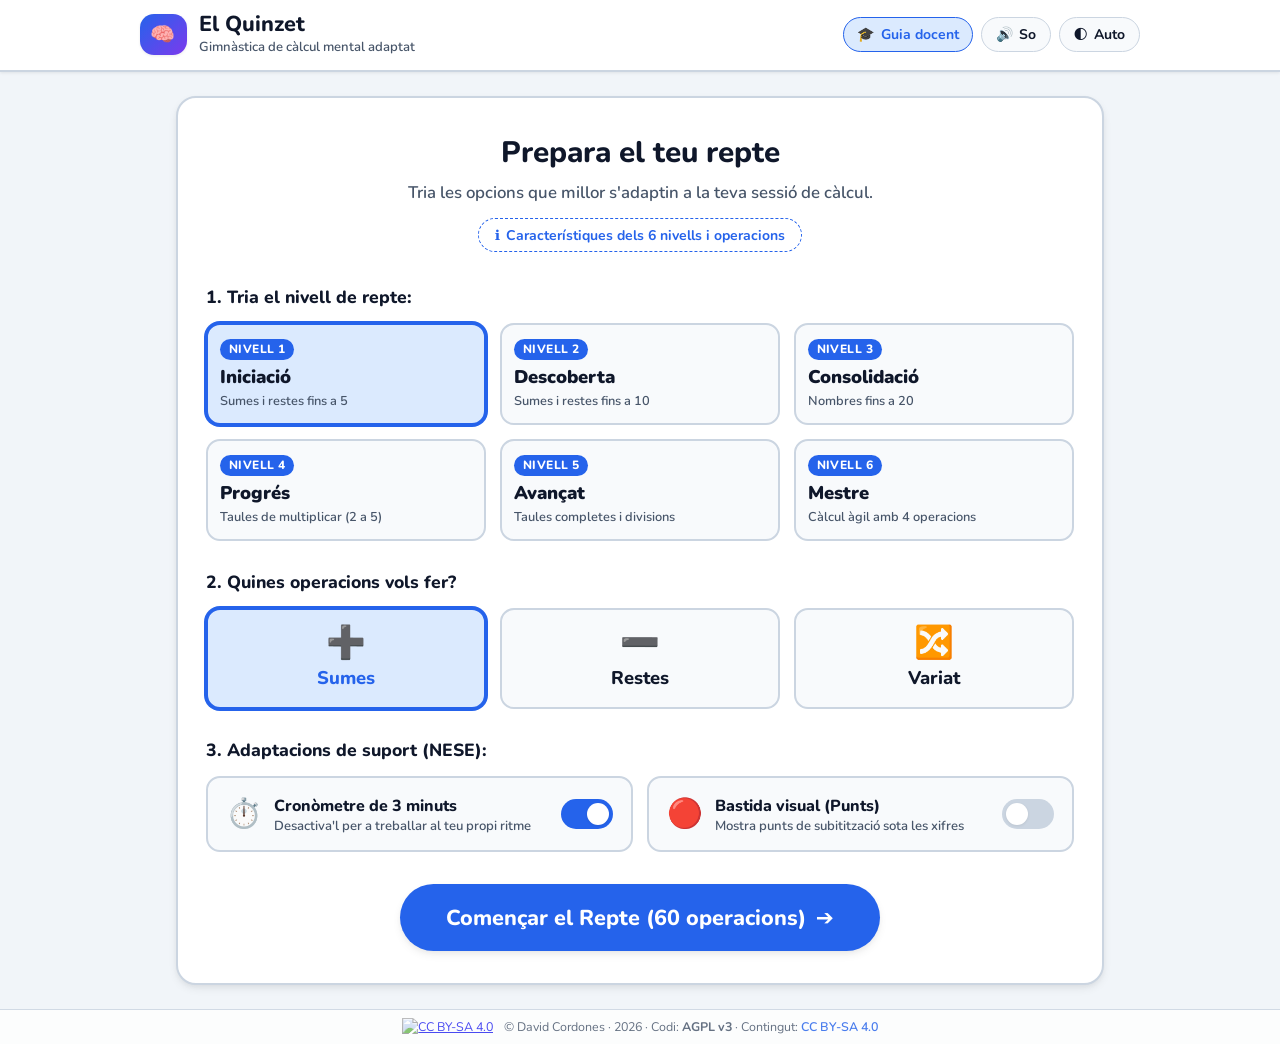
==== index.html @ 6bf77b55 "feat: versió inicial de l'app El Quinzet adaptada per a NESE multinivell" ====
<!DOCTYPE html>
<html lang="ca">
<head>
  <meta charset="UTF-8" />
  <meta name="viewport" content="width=device-width, initial-scale=1.0, maximum-scale=1.0, user-scalable=no" />
  <title>El Quinzet I5 · Càlcul Mental Adaptat</title>
  <!-- Google Fonts: Nunito per màxima claredat i accessibilitat -->
  <link rel="preconnect" href="https://fonts.googleapis.com">
  <link rel="preconnect" href="https://fonts.gstatic.com" crossorigin>
  <link href="https://fonts.googleapis.com/css2?family=Nunito:ital,wght@0,400;0,600;0,700;0,800;0,900;1,700&display=swap" rel="stylesheet">
  <link rel="stylesheet" href="style.css" />
</head>
<body>
  <header class="app-header">
    <div class="header-content">
      <div class="logo-area">
        <span class="logo-badge" aria-hidden="true">🧠</span>
        <div class="logo-text">
          <h1>El Quinzet</h1>
          <p class="subtitle">Gimnàstica de càlcul mental adaptat</p>
        </div>
      </div>
      <div class="header-controls">
        <!-- Guia docent per a característiques dels nivells -->
        <button id="teacher-guide-btn" class="icon-btn highlight-guide" aria-label="Obrir la guia docent dels nivells" title="Guia per a mestres">
          <span class="btn-icon">🎓</span>
          <span class="btn-label">Guia docent</span>
        </button>
        <!-- Control de so -->
        <button id="sound-toggle-btn" class="icon-btn" aria-label="Activar o desactivar el so" title="Activar/desactivar so">
          <span class="btn-icon">🔊</span>
          <span class="btn-label">So</span>
        </button>
        <!-- Selector de tema -->
        <div class="theme-selector-wrapper">
          <button id="theme-toggle-btn" class="icon-btn" aria-label="Canviar tema clar o fosc" title="Canviar tema">
            <span id="theme-icon" class="btn-icon">🌓</span>
            <span id="theme-label" class="btn-label">Tema</span>
          </button>
        </div>
      </div>
    </div>
  </header>

  <main id="app-main" class="main-container">
    <!-- PANTALLA 1: CONFIGURACIÓ INICIAL -->
    <section id="setup-screen" class="screen active" aria-labelledby="setup-title">
      <div class="card setup-card">
        <div class="card-intro">
          <h2 id="setup-title">Prepara el teu repte</h2>
          <p>Tria les opcions que millor s'adaptin a la teva sessió de càlcul.</p>
          <div class="card-intro-actions">
            <button type="button" id="open-guide-link-btn" class="btn-subtle-guide">
              <span class="guide-icon">ℹ️</span>
              <span>Característiques dels 6 nivells i operacions</span>
            </button>
          </div>
        </div>

        <!-- 1. Selector de Nivells Progressius (Sense estigmes d'edat) -->
        <div class="form-group">
          <label class="group-label">1. Tria el nivell de repte:</label>
          <div class="levels-grid" role="radiogroup" aria-label="Nivell de càlcul">
            <button type="button" class="level-card-btn active" data-level="1" role="radio" aria-checked="true">
              <span class="level-tag">Nivell 1</span>
              <span class="level-name">Iniciació</span>
              <span class="level-scope">Sumes i restes fins a 5</span>
            </button>
            <button type="button" class="level-card-btn" data-level="2" role="radio" aria-checked="false">
              <span class="level-tag">Nivell 2</span>
              <span class="level-name">Descoberta</span>
              <span class="level-scope">Sumes i restes fins a 10</span>
            </button>
            <button type="button" class="level-card-btn" data-level="3" role="radio" aria-checked="false">
              <span class="level-tag">Nivell 3</span>
              <span class="level-name">Consolidació</span>
              <span class="level-scope">Nombres fins a 20</span>
            </button>
            <button type="button" class="level-card-btn" data-level="4" role="radio" aria-checked="false">
              <span class="level-tag">Nivell 4</span>
              <span class="level-name">Progrés</span>
              <span class="level-scope">Taules de multiplicar (2 a 5)</span>
            </button>
            <button type="button" class="level-card-btn" data-level="5" role="radio" aria-checked="false">
              <span class="level-tag">Nivell 5</span>
              <span class="level-name">Avançat</span>
              <span class="level-scope">Taules completes i divisions</span>
            </button>
            <button type="button" class="level-card-btn" data-level="6" role="radio" aria-checked="false">
              <span class="level-tag">Nivell 6</span>
              <span class="level-name">Mestre</span>
              <span class="level-scope">Càlcul àgil amb 4 operacions</span>
            </button>
          </div>
        </div>

        <!-- 2. Modalitat d'operacions dinàmica segons el nivell -->
        <div class="form-group">
          <label class="group-label">2. Quines operacions vols fer?</label>
          <div id="operation-modes-container" class="button-selector-grid" role="radiogroup" aria-label="Tipus d'operació">
            <!-- Es renderitza o actualitza per JS segons el nivell -->
            <button type="button" class="mode-btn active" data-mode="sumes" role="radio" aria-checked="true">
              <span class="mode-symbol">➕</span>
              <span class="mode-text">Sumes</span>
            </button>
            <button type="button" class="mode-btn" data-mode="restes" role="radio" aria-checked="false">
              <span class="mode-symbol">➖</span>
              <span class="mode-text">Restes</span>
            </button>
            <button type="button" class="mode-btn" data-mode="mult" role="radio" aria-checked="false" style="display: none;">
              <span class="mode-symbol">✖️</span>
              <span class="mode-text">Multiplicacions</span>
            </button>
            <button type="button" class="mode-btn" data-mode="div" role="radio" aria-checked="false" style="display: none;">
              <span class="mode-symbol">➗</span>
              <span class="mode-text">Divisions</span>
            </button>
            <button type="button" class="mode-btn" data-mode="variat" role="radio" aria-checked="false">
              <span class="mode-symbol">🔀</span>
              <span class="mode-text">Variat</span>
            </button>
          </div>
        </div>

        <!-- 3. Adaptacions de suport (Cronòmetre i Bastida visual) -->
        <div class="form-group">
          <label class="group-label">3. Adaptacions de suport (NESE):</label>
          <div class="switches-grid">
            <!-- Switch Cronòmetre -->
            <label class="switch-card" for="timer-toggle">
              <div class="switch-info">
                <span class="switch-icon">⏱️</span>
                <div>
                  <span class="switch-title">Cronòmetre de 3 minuts</span>
                  <span class="switch-desc">Desactiva'l per a treballar al teu propi ritme</span>
                </div>
              </div>
              <div class="switch-control">
                <input type="checkbox" id="timer-toggle" checked />
                <span class="slider"></span>
              </div>
            </label>

            <!-- Switch Bastida visual -->
            <label class="switch-card" for="scaffold-toggle">
              <div class="switch-info">
                <span class="switch-icon">🔴</span>
                <div>
                  <span class="switch-title">Bastida visual (Punts)</span>
                  <span class="switch-desc">Mostra punts de subitització sota les xifres</span>
                </div>
              </div>
              <div class="switch-control">
                <input type="checkbox" id="scaffold-toggle" />
                <span class="slider"></span>
              </div>
            </label>
          </div>
        </div>

        <!-- Botó d'inici -->
        <div class="action-footer">
          <button id="start-quiz-btn" class="btn btn-primary btn-huge" type="button">
            <span>Començar el Repte (60 operacions)</span>
            <span class="btn-arrow">➔</span>
          </button>
        </div>
      </div>
    </section>

    <!-- PANTALLA 2: JOC / PROVA EN CURS -->
    <section id="quiz-screen" class="screen" aria-live="polite">
      <div class="quiz-container">
        <!-- Barra superior de progrés i temps -->
        <div class="quiz-topbar">
          <div class="progress-pill level-pill">
            <span class="pill-icon">🎯</span>
            <strong id="current-level-display">Nivell 1</strong>
          </div>

          <div class="progress-pill">
            <span class="pill-icon">📝</span>
            <span class="pill-label">Op:</span>
            <strong id="current-op-index">1</strong>
            <span class="pill-total">/ 60</span>
          </div>

          <!-- Cronòmetre (visualitzat si està actiu) -->
          <div id="timer-display-container" class="timer-pill">
            <span class="pill-icon">⏳</span>
            <span id="timer-text" class="timer-countdown">03:00</span>
          </div>

          <!-- Botó de pausa (només visible quan hi ha cronòmetre) -->
          <button id="pause-btn" class="btn btn-outline-warning btn-sm" type="button" title="Pausar o reprendre el temps">
            <span id="pause-icon">⏸️</span>
            <span id="pause-label">Pausa</span>
          </button>

          <!-- Botó d'aturada / sortida segura -->
          <button id="end-early-btn" class="btn btn-outline-danger btn-sm" type="button" title="Finalitzar la prova ara">
            <span>Finalitzar</span>
          </button>
        </div>

        <!-- Barra de progrés visual -->
        <div class="progress-track" aria-hidden="true">
          <div id="progress-bar" class="progress-fill" style="width: 0%;"></div>
        </div>

        <!-- Targeta de l'operació matemàtica -->
        <div class="operation-display-card">
          <div class="equation-container">
            <!-- Operand 1 -->
            <div class="number-block">
              <span id="num1" class="math-num">0</span>
              <div id="num1-scaffold" class="dot-scaffold" aria-hidden="true"></div>
            </div>

            <!-- Signe operador -->
            <div class="symbol-block">
              <span id="operator" class="math-operator">+</span>
            </div>

            <!-- Operand 2 -->
            <div class="number-block">
              <span id="num2" class="math-num">0</span>
              <div id="num2-scaffold" class="dot-scaffold" aria-hidden="true"></div>
            </div>

            <!-- Igual -->
            <div class="symbol-block">
              <span class="math-equal">=</span>
            </div>

            <!-- Interrogant -->
            <div class="number-block mystery-block">
              <span class="mystery-box">?</span>
            </div>
          </div>
        </div>

        <!-- Àrea de selecció de les 3 respostes -->
        <div class="answers-container">
          <p class="answers-prompt">Tria la resposta correcta:</p>
          <div class="options-grid">
            <button type="button" class="option-btn" data-index="0" aria-label="Opció 1">
              <span class="option-num">-</span>
            </button>
            <button type="button" class="option-btn" data-index="1" aria-label="Opció 2">
              <span class="option-num">-</span>
            </button>
            <button type="button" class="option-btn" data-index="2" aria-label="Opció 3">
              <span class="option-num">-</span>
            </button>
          </div>
        </div>

        <!-- Capa de Pausa (Visible quan el joc està pausat) -->
        <div id="pause-overlay" class="pause-overlay hidden">
          <div class="pause-card">
            <span class="pause-badge" aria-hidden="true">⏸️</span>
            <h3>Activitat en pausa</h3>
            <p>El cronòmetre està aturat. Respira i continua quan estiguis a punt!</p>
            <button id="resume-btn" class="btn btn-primary btn-large" type="button">
              <span>▶️ Reprendre el repte</span>
            </button>
          </div>
        </div>
      </div>
    </section>

    <!-- PANTALLA 3: RESULTATS FINALS -->
    <section id="results-screen" class="screen" aria-labelledby="results-title">
      <div class="card results-card">
        <div class="results-header">
          <div class="celebration-badge" aria-hidden="true">🌟</div>
          <div id="results-level-badge" class="level-result-pill">Nivell 1</div>
          <h2 id="results-title">Prova finalitzada!</h2>
          <p id="motivational-message" class="motivational-text">Molt bona feina! Has completat l'exercici.</p>
        </div>

        <!-- Targetes de resum de dades -->
        <div class="stats-summary-grid">
          <div class="stat-box success-stat">
            <span class="stat-number" id="total-hits">0</span>
            <span class="stat-caption">Encerts</span>
          </div>
          <div class="stat-box answered-stat">
            <span class="stat-number" id="total-attempted">0</span>
            <span class="stat-caption">Operacions fetes</span>
          </div>
          <div class="stat-box time-stat">
            <span class="stat-number" id="total-time-spent">00:00</span>
            <span class="stat-caption">Temps dedicat</span>
          </div>
        </div>

        <!-- Accions principals -->
        <div class="results-actions-primary">
          <button id="play-again-btn" class="btn btn-primary btn-large" type="button">
            <span>🔄 Tornar a jugar</span>
          </button>
          <button id="print-results-btn" class="btn btn-secondary btn-large" type="button">
            <span>🖨️ Imprimir / Desar informe</span>
          </button>
        </div>

        <!-- Mòdul Acordió: Detall d'operacions (Amagat per defecte) -->
        <div class="details-accordion-wrapper">
          <button id="toggle-details-btn" class="accordion-header-btn" type="button" aria-expanded="false" aria-controls="details-content">
            <span class="accordion-title">
              <span id="accordion-icon">👁️</span>
              <span>Consultar operacions encertades i equivocades</span>
            </span>
            <span id="accordion-indicator" class="accordion-badge">Mostra el detall</span>
          </button>

          <div id="details-content" class="accordion-body hidden" role="region" aria-labelledby="toggle-details-btn">
            <div class="details-legend">
              <span class="legend-item hit"><span class="badge-dot"></span> Encertada</span>
              <span class="legend-item missed"><span class="badge-dot"></span> Errada</span>
            </div>
            <div id="operations-review-list" class="operations-grid-review">
              <!-- Es generarà dinàmicament per JS -->
            </div>
          </div>
        </div>
      </div>
    </section>
  </main>

  <!-- Peu de pàgina discret d'atribució docent David Cordones (2026) -->
  <footer class="app-footer">
    <div class="footer-content">
      <a href="https://creativecommons.org/licenses/by-sa/4.0/" target="_blank" rel="noopener noreferrer" class="footer-badge-link" title="Llicència Creative Commons BY-SA 4.0">
        <img src="https://mirrors.creativecommons.org/presskit/buttons/88x31/svg/by-sa.svg" alt="CC BY-SA 4.0" class="footer-badge-img" />
      </a>
      <span class="footer-text">
        © David Cordones · 2026 · Codi: <strong>AGPL v3</strong> · Contingut: <a href="https://creativecommons.org/licenses/by-sa/4.0/" target="_blank" rel="noopener noreferrer">CC BY-SA 4.0</a>
      </span>
    </div>
  </footer>

  <!-- MODAL: GUIA DOCENT I CARACTERÍSTIQUES DELS NIVELLS -->
  <dialog id="teacher-guide-modal" class="modal-dialog" aria-labelledby="guide-modal-title">
    <div class="modal-inner">
      <div class="modal-header">
        <div class="modal-title-area">
          <span class="modal-badge" aria-hidden="true">🎓</span>
          <div>
            <h2 id="guide-modal-title">Guia Docent: Característiques dels Nivells</h2>
            <p class="modal-subtitle">Orientacions curriculars, gestió d'operacions i atenció a la diversitat (NESE)</p>
          </div>
        </div>
        <button id="close-guide-btn" class="modal-close-btn" type="button" aria-label="Tancar la guia docent">✕</button>
      </div>

      <div class="modal-body">
        <!-- Secció 1: Resum Pedagògic dels 6 Nivells -->
        <section class="guide-section">
          <h3 class="guide-section-title">📊 Correspondència i Continguts dels 6 Nivells</h3>
          <p class="guide-section-desc">
            Els nivells s'anomenen de manera neutra (Nivell 1 a 6) perquè l'alumnat que requereixi entrenar operacions d'un nivell previ no se senti mai assenyalat ni infantilinitzat.
          </p>

          <div class="levels-table-wrapper">
            <table class="levels-guide-table">
              <thead>
                <tr>
                  <th>Nivell a l'App</th>
                  <th>Correspondència Docent</th>
                  <th>Abast Matemàtic</th>
                  <th>Operacions Disponibles</th>
                  <th>Suport NESE</th>
                </tr>
              </thead>
              <tbody>
                <tr>
                  <td><span class="tag-level l1">Nivell 1 · Iniciació</span></td>
                  <td><strong>I5 / P5</strong><br><small>(Sèrie "Abans de 1r")</small></td>
                  <td>Sumes fins a 5 (esporàdic 6). Restes de minuends 1 a 4.</td>
                  <td>Sumes, Restes, Variat (+/-)</td>
                  <td>Bastida visual de punts disponible</td>
                </tr>
                <tr>
                  <td><span class="tag-level l2">Nivell 2 · Descoberta</span></td>
                  <td><strong>1r de Primària</strong></td>
                  <td>Sumes i restes fins al 10 (sense creuar desena).</td>
                  <td>Sumes, Restes, Variat (+/-)</td>
                  <td>Bastida visual de punts disponible</td>
                </tr>
                <tr>
                  <td><span class="tag-level l3">Nivell 3 · Consolidació</span></td>
                  <td><strong>2n de Primària</strong></td>
                  <td>Sumes fins a 20 creuant desena (8+7, 9+6) i restes de desena (10-7, 9-4).</td>
                  <td>Sumes, Restes, Variat (+/-)</td>
                  <td>Bastida visual opcional</td>
                </tr>
                <tr>
                  <td><span class="tag-level l4">Nivell 4 · Progrés</span></td>
                  <td><strong>3r de Primària</strong></td>
                  <td>Sumes/restes ràpides i <strong>primeres taules de multiplicar (2, 3, 4 i 5)</strong>.</td>
                  <td>Sumes, Restes, <strong>Multiplicacions</strong>, Variat</td>
                  <td>Càlcul abstracte</td>
                </tr>
                <tr>
                  <td><span class="tag-level l5">Nivell 5 · Avançat</span></td>
                  <td><strong>4t de Primària</strong></td>
                  <td><strong>Taules completes (1..10)</strong> i <strong>divisions exactes elementals</strong> (ex: 28:7, 36:9, 72:8).</td>
                  <td>Sumes, Restes, <strong>Multiplicacions</strong>, <strong>Divisions</strong>, Variat (totes 4)</td>
                  <td>Agilitat mental</td>
                </tr>
                <tr>
                  <td><span class="tag-level l6">Nivell 6 · Mestre</span></td>
                  <td><strong>5è i 6è de Primària</strong></td>
                  <td>Multiplicacions per desenes (15×2, 14×2, 25×2, 11×6) i divisions amb quocients superiors (66:6, 80:8).</td>
                  <td>Les 4 operacions combinades al complet</td>
                  <td>Alta automatització</td>
                </tr>
              </tbody>
            </table>
          </div>
        </section>

        <!-- Secció 2: Selector Dinàmic d'Operacions -->
        <section class="guide-section">
          <h3 class="guide-section-title">🔀 Com funciona el Selector Dinàmic d'Operacions?</h3>
          <div class="guide-cards-grid">
            <div class="guide-info-card">
              <h4>1. Activació curricular automàtica</h4>
              <p>
                Els botons d'operacions s'adapten immediatament en triar el nivell:
                a Nivells 1-3 només es mostren sumes i restes; a partir del Nivell 4 apareix la multiplicació; i a partir del Nivell 5, la divisió exacta.
              </p>
            </div>
            <div class="guide-info-card">
              <h4>2. Auto-ajust intel·ligent anti-error</h4>
              <p>
                Si un docent o alumne té seleccionat un mode avançat (ex. <em>Divisions</em>) i canvia a un nivell inicial (ex. <em>Nivell 1</em>), el sistema commuta automàticament a <em>Sumes</em> sense generar inconsistències.
              </p>
            </div>
            <div class="guide-info-card">
              <h4>3. Repartiment equilibrat del mode "Variat"</h4>
              <p>
                En triar el mode <em>Variat</em>, el generador barreja de manera homogènia les operacions permeses pel nivell:
                50% sumes i 50% restes (Nivells 1-3), un terç de cada a Nivell 4, i un 25% exacte de cadascuna de les 4 operacions a Nivells 5 i 6.
              </p>
            </div>
            <div class="guide-info-card">
              <h4>4. Adaptacions NESE integrades</h4>
              <p>
                • <strong>Bastida visual de punts:</strong> Disponible a nivells 1, 2 i 3 per facilitar la subitització en infants amb dificultats en el llenguatge simbòlic.<br>
                • <strong>Cronòmetre desactivable:</strong> Permet realitzar la prova al ritme propi sense l'estrès del compte enrere de 3 minuts.<br>
                • <strong>Neutralitat durant la tasca:</strong> Cap retroacció d'error/encert en directe per evitar el bloqueig emocional.
              </p>
            </div>
          </div>
        </section>
      </div>

      <div class="modal-footer">
        <button id="close-guide-footer-btn" class="btn btn-primary" type="button">Entès, tancar la guia</button>
      </div>
    </div>
  </dialog>

  <script src="app.js"></script>
</body>
</html>
---- style.css ----
/* ==========================================================================
   EL QUINZET I5 - CÀLCUL MENTAL ADAPTAT NESE
   Full d'estils accessible, responsiu i amb suport de temes clar/fosc
   ========================================================================== */

:root {
  /* Paleta Tema Clar (Per defecte) */
  --font-family: 'Nunito', system-ui, -apple-system, BlinkMacSystemFont, 'Segoe UI', Roboto, sans-serif;
  
  --bg-page: #f1f5f9;
  --bg-card: #ffffff;
  --bg-card-subtle: #f8fafc;
  --bg-card-highlight: #eff6ff;
  
  --text-main: #0f172a;
  --text-muted: #475569;
  --text-inverse: #ffffff;
  
  --border-color: #cbd5e1;
  --border-focus: #2563eb;
  
  --primary: #2563eb;
  --primary-hover: #1d4ed8;
  --primary-light: #dbeafe;
  --primary-contrast: #ffffff;
  
  --success: #16a34a;
  --success-bg: #dcfce7;
  --success-border: #86efac;
  
  --danger: #dc2626;
  --danger-bg: #fee2e2;
  --danger-border: #fca5a5;
  
  --warning: #d97706;
  --warning-bg: #fef3c7;
  
  --option-bg: #ffffff;
  --option-border: #94a3b8;
  --option-text: #0f172a;
  --option-hover-bg: #e0e7ff;
  --option-hover-border: #4f46e5;
  --option-active-bg: #c7d2fe;
  
  --dot-color: #3b82f6;
  --mystery-box-bg: #fef08a;
  --mystery-box-text: #854d0e;
  --mystery-box-border: #facc15;
  
  --shadow-sm: 0 1px 3px rgba(0, 0, 0, 0.08);
  --shadow-md: 0 4px 10px -1px rgba(0, 0, 0, 0.08), 0 2px 6px -2px rgba(0, 0, 0, 0.06);
  --shadow-lg: 0 10px 25px -5px rgba(0, 0, 0, 0.1), 0 8px 10px -6px rgba(0, 0, 0, 0.08);
  
  --radius-sm: 8px;
  --radius-md: 14px;
  --radius-lg: 20px;
  --radius-pill: 9999px;
  
  --transition-fast: 0.15s ease;
  --transition-normal: 0.25s ease;
}

/* Variables per al Tema Fosc */
[data-theme="dark"] {
  --bg-page: #0b0f19;
  --bg-card: #151d30;
  --bg-card-subtle: #1e293b;
  --bg-card-highlight: #1e3a8a33;
  
  --text-main: #f8fafc;
  --text-muted: #cbd5e1;
  --text-inverse: #0b0f19;
  
  --border-color: #334155;
  --border-focus: #60a5fa;
  
  --primary: #60a5fa;
  --primary-hover: #93c5fd;
  --primary-light: #1e3a8a;
  --primary-contrast: #ffffff;
  
  --success: #4ade80;
  --success-bg: #14532d55;
  --success-border: #16a34a;
  
  --danger: #f87171;
  --danger-bg: #7f1d1d55;
  --danger-border: #dc2626;
  
  --warning: #fbbf24;
  --warning-bg: #78350f55;
  
  --option-bg: #1e293b;
  --option-border: #475569;
  --option-text: #f8fafc;
  --option-hover-bg: #312e81;
  --option-hover-border: #818cf8;
  --option-active-bg: #3730a3;
  
  --dot-color: #60a5fa;
  --mystery-box-bg: #422006;
  --mystery-box-text: #fef08a;
  --mystery-box-border: #ca8a04;
  
  --shadow-sm: 0 1px 3px rgba(0, 0, 0, 0.4);
  --shadow-md: 0 4px 12px rgba(0, 0, 0, 0.45);
  --shadow-lg: 0 12px 28px rgba(0, 0, 0, 0.55);
}

/* Reseteig i base */
*, *::before, *::after {
  box-sizing: border-box;
  margin: 0;
  padding: 0;
}

html {
  font-family: var(--font-family);
  font-size: 16px;
  line-height: 1.5;
  -webkit-tap-highlight-color: transparent;
  scroll-behavior: smooth;
}

body {
  background-color: var(--bg-page);
  color: var(--text-main);
  min-height: 100vh;
  display: flex;
  flex-direction: column;
  transition: background-color var(--transition-normal), color var(--transition-normal);
  user-select: none;
  -webkit-user-select: none;
}

/* ==========================================================================
   CAPÇALERA (Header)
   ========================================================================== */
.app-header {
  background-color: var(--bg-card);
  border-bottom: 2px solid var(--border-color);
  padding: 0.75rem 1.25rem;
  box-shadow: var(--shadow-sm);
  position: sticky;
  top: 0;
  z-index: 50;
  transition: background-color var(--transition-normal), border-color var(--transition-normal);
}

.header-content {
  max-width: 1000px;
  margin: 0 auto;
  display: flex;
  justify-content: space-between;
  align-items: center;
  gap: 1rem;
}

.logo-area {
  display: flex;
  align-items: center;
  gap: 0.75rem;
}

.logo-badge {
  background: linear-gradient(135deg, #2563eb, #7c3aed);
  color: #ffffff;
  font-size: 1.25rem;
  font-weight: 900;
  padding: 0.35rem 0.65rem;
  border-radius: var(--radius-md);
  box-shadow: var(--shadow-sm);
  letter-spacing: 0.05em;
}

.logo-text h1 {
  font-size: 1.35rem;
  font-weight: 800;
  color: var(--text-main);
  line-height: 1.2;
}

.subtitle {
  font-size: 0.82rem;
  font-weight: 600;
  color: var(--text-muted);
}

.header-controls {
  display: flex;
  align-items: center;
  gap: 0.5rem;
}

.icon-btn {
  background-color: var(--bg-card-subtle);
  border: 1.5px solid var(--border-color);
  color: var(--text-main);
  padding: 0.45rem 0.85rem;
  border-radius: var(--radius-pill);
  font-family: inherit;
  font-size: 0.875rem;
  font-weight: 700;
  display: inline-flex;
  align-items: center;
  gap: 0.4rem;
  cursor: pointer;
  transition: all var(--transition-fast);
}

.icon-btn:hover {
  background-color: var(--primary-light);
  border-color: var(--primary);
}

.icon-btn:focus-visible {
  outline: 3px solid var(--border-focus);
  outline-offset: 2px;
}

/* ==========================================================================
   CONTENIDOR PRINCIPAL I PANTALLES
   ========================================================================== */
.main-container {
  flex: 1;
  max-width: 960px;
  width: 100%;
  margin: 0 auto;
  padding: 1.5rem 1rem;
  display: flex;
  flex-direction: column;
  justify-content: center;
}

.screen {
  display: none;
  width: 100%;
  animation: fadeIn 0.25s ease-out;
}

.screen.active {
  display: block;
}

@keyframes fadeIn {
  from { opacity: 0; transform: translateY(6px); }
  to { opacity: 1; transform: translateY(0); }
}

/* Targetes generals */
.card {
  background-color: var(--bg-card);
  border: 2px solid var(--border-color);
  border-radius: var(--radius-lg);
  padding: 2rem 1.75rem;
  box-shadow: var(--shadow-md);
  transition: background-color var(--transition-normal), border-color var(--transition-normal);
}

/* ==========================================================================
   PANTALLA 1: CONFIGURACIÓ (SETUP)
   ========================================================================== */
.card-intro {
  text-align: center;
  margin-bottom: 2rem;
}

.card-intro h2 {
  font-size: 1.85rem;
  font-weight: 800;
  color: var(--text-main);
  margin-bottom: 0.35rem;
}

.card-intro p {
  color: var(--text-muted);
  font-size: 1.05rem;
  font-weight: 600;
}

.form-group {
  margin-bottom: 1.75rem;
}

.group-label {
  display: block;
  font-size: 1.1rem;
  font-weight: 800;
  color: var(--text-main);
  margin-bottom: 0.75rem;
}

/* Graella de 6 Nivells progressius */
.levels-grid {
  display: grid;
  grid-template-columns: repeat(3, 1fr);
  gap: 0.85rem;
  margin-bottom: 0.5rem;
}

.level-card-btn {
  background-color: var(--bg-card-subtle);
  border: 2.5px solid var(--border-color);
  border-radius: var(--radius-md);
  color: var(--text-main);
  padding: 0.9rem 0.75rem;
  font-family: inherit;
  cursor: pointer;
  display: flex;
  flex-direction: column;
  align-items: flex-start;
  gap: 0.25rem;
  transition: all var(--transition-fast);
  text-align: left;
}

.level-card-btn:hover {
  border-color: var(--primary);
  transform: translateY(-2px);
  box-shadow: var(--shadow-sm);
}

.level-card-btn.active {
  background-color: var(--primary-light);
  border-color: var(--primary);
  box-shadow: 0 0 0 2px var(--primary);
}

[data-theme="dark"] .level-card-btn.active {
  background-color: #1e3a8a;
  border-color: #60a5fa;
  box-shadow: 0 0 0 2px #60a5fa;
}

[data-theme="dark"] .level-card-btn.active .level-name {
  color: #ffffff;
}

[data-theme="dark"] .level-card-btn.active .level-scope {
  color: #cbd5e1;
}

.level-tag {
  font-size: 0.75rem;
  font-weight: 800;
  text-transform: uppercase;
  background-color: var(--primary);
  color: var(--primary-contrast);
  padding: 0.15rem 0.55rem;
  border-radius: var(--radius-pill);
  letter-spacing: 0.04em;
}

.level-name {
  font-size: 1.15rem;
  font-weight: 900;
  color: var(--text-main);
}

.level-scope {
  font-size: 0.8rem;
  font-weight: 600;
  color: var(--text-muted);
  line-height: 1.25;
}

.level-result-pill {
  display: inline-block;
  font-size: 0.95rem;
  font-weight: 800;
  background-color: var(--primary-light);
  color: var(--primary);
  border: 2px solid var(--primary);
  padding: 0.3rem 0.85rem;
  border-radius: var(--radius-pill);
  margin-bottom: 0.75rem;
}

[data-theme="dark"] .level-result-pill {
  background-color: #1e3a8a;
  color: #93c5fd;
  border-color: #60a5fa;
}

.button-selector-grid {
  display: grid;
  grid-template-columns: repeat(auto-fit, minmax(130px, 1fr));
  gap: 0.85rem;
}

.mode-btn {
  background-color: var(--bg-card-subtle);
  border: 2.5px solid var(--border-color);
  border-radius: var(--radius-md);
  color: var(--text-main);
  padding: 1.1rem 0.85rem;
  font-family: inherit;
  cursor: pointer;
  display: flex;
  flex-direction: column;
  align-items: center;
  justify-content: center;
  gap: 0.35rem;
  transition: all var(--transition-fast);
  text-align: center;
}

.mode-btn:hover {
  border-color: var(--primary);
  transform: translateY(-2px);
  box-shadow: var(--shadow-sm);
}

.mode-btn.active {
  background-color: var(--primary-light);
  border-color: var(--primary);
  color: var(--primary);
  box-shadow: 0 0 0 2px var(--primary);
}

[data-theme="dark"] .mode-btn.active {
  background-color: #1e3a8a;
  border-color: #60a5fa;
  color: #93c5fd;
}

.mode-symbol {
  font-size: 2rem;
  line-height: 1;
}

.mode-text {
  font-size: 1.15rem;
  font-weight: 800;
}

.range-badge {
  font-size: 0.75rem;
  font-weight: 800;
  text-transform: uppercase;
  letter-spacing: 0.05em;
  background-color: var(--primary);
  color: var(--primary-contrast);
  padding: 0.2rem 0.5rem;
  border-radius: var(--radius-pill);
}

.range-title {
  font-size: 1.35rem;
  font-weight: 800;
}

.range-desc {
  font-size: 0.85rem;
  font-weight: 600;
  color: var(--text-muted);
}

/* Switches de configuració NESE */
.switches-grid {
  display: grid;
  grid-template-columns: repeat(auto-fit, minmax(280px, 1fr));
  gap: 0.85rem;
}

.switch-card {
  background-color: var(--bg-card-subtle);
  border: 2px solid var(--border-color);
  border-radius: var(--radius-md);
  padding: 1rem 1.15rem;
  display: flex;
  justify-content: space-between;
  align-items: center;
  gap: 1rem;
  cursor: pointer;
  transition: border-color var(--transition-fast);
}

.switch-card:hover {
  border-color: var(--primary);
}

.switch-info {
  display: flex;
  align-items: center;
  gap: 0.75rem;
}

.switch-icon {
  font-size: 1.8rem;
  line-height: 1;
}

.switch-title {
  display: block;
  font-size: 1rem;
  font-weight: 800;
  color: var(--text-main);
}

.switch-desc {
  display: block;
  font-size: 0.82rem;
  font-weight: 600;
  color: var(--text-muted);
  line-height: 1.25;
}

/* Control Switch (Checkbox) */
.switch-control {
  position: relative;
  width: 52px;
  height: 30px;
  flex-shrink: 0;
}

.switch-control input {
  opacity: 0;
  width: 0;
  height: 0;
}

.slider {
  position: absolute;
  cursor: pointer;
  top: 0;
  left: 0;
  right: 0;
  bottom: 0;
  background-color: var(--border-color);
  transition: var(--transition-fast);
  border-radius: var(--radius-pill);
}

.slider::before {
  position: absolute;
  content: "";
  height: 22px;
  width: 22px;
  left: 4px;
  bottom: 4px;
  background-color: white;
  transition: var(--transition-fast);
  border-radius: 50%;
  box-shadow: var(--shadow-sm);
}

input:checked + .slider {
  background-color: var(--primary);
}

input:checked + .slider::before {
  transform: translateX(22px);
}

input:focus-visible + .slider {
  outline: 3px solid var(--border-focus);
}

/* Botons d'acció */
.action-footer {
  margin-top: 2rem;
  text-align: center;
}

.btn {
  font-family: inherit;
  font-weight: 800;
  border-radius: var(--radius-md);
  border: none;
  cursor: pointer;
  display: inline-flex;
  align-items: center;
  justify-content: center;
  gap: 0.6rem;
  transition: all var(--transition-fast);
  text-decoration: none;
}

.btn:focus-visible {
  outline: 3px solid var(--border-focus);
  outline-offset: 3px;
}

.btn-huge {
  font-size: 1.35rem;
  padding: 1.15rem 2.25rem;
  width: 100%;
  max-width: 480px;
  border-radius: var(--radius-pill);
  box-shadow: var(--shadow-md);
}

.btn-large {
  font-size: 1.15rem;
  padding: 0.95rem 1.85rem;
  border-radius: var(--radius-pill);
}

.btn-primary {
  background-color: var(--primary);
  color: var(--primary-contrast);
}

.btn-primary:hover {
  background-color: var(--primary-hover);
  transform: translateY(-2px);
  box-shadow: var(--shadow-lg);
}

.btn-primary:active {
  transform: translateY(0);
}

.btn-secondary {
  background-color: var(--bg-card-subtle);
  color: var(--text-main);
  border: 2px solid var(--border-color);
}

.btn-secondary:hover {
  background-color: var(--primary-light);
  border-color: var(--primary);
}

.btn-outline-danger {
  background-color: transparent;
  color: var(--danger);
  border: 2px solid var(--danger-border);
  padding: 0.4rem 0.85rem;
  font-size: 0.875rem;
  border-radius: var(--radius-pill);
}

.btn-outline-danger:hover {
  background-color: var(--danger-bg);
  border-color: var(--danger);
}

.btn-outline-warning {
  background-color: transparent;
  color: var(--warning);
  border: 2px solid var(--warning);
  padding: 0.4rem 0.85rem;
  font-size: 0.875rem;
  border-radius: var(--radius-pill);
  cursor: pointer;
  display: inline-flex;
  align-items: center;
  gap: 0.35rem;
  font-family: inherit;
  font-weight: 800;
  transition: all var(--transition-fast);
}

.btn-outline-warning:hover {
  background-color: var(--warning-bg);
  border-color: var(--warning);
  transform: translateY(-1px);
}

[data-theme="dark"] .btn-outline-warning {
  color: #fbbf24;
  border-color: #f59e0b;
}

[data-theme="dark"] .btn-outline-warning:hover {
  background-color: rgba(245, 158, 11, 0.2);
}

/* ==========================================================================
   PANTALLA 2: JOC / PROVA EN CURS (QUIZ)
   ========================================================================== */
.quiz-container {
  display: flex;
  flex-direction: column;
  gap: 1.25rem;
  max-width: 820px;
  margin: 0 auto;
  position: relative;
}

/* Capa d'interrupció / Pausa */
.pause-overlay {
  position: absolute;
  top: -10px;
  left: -10px;
  right: -10px;
  bottom: -10px;
  background-color: rgba(15, 23, 42, 0.75);
  backdrop-filter: blur(6px);
  border-radius: var(--radius-lg);
  display: flex;
  align-items: center;
  justify-content: center;
  z-index: 40;
  animation: fadeIn 0.2s ease-out;
  padding: 1.5rem;
}

.pause-overlay.hidden {
  display: none;
}

.pause-card {
  background-color: var(--bg-card);
  border: 3px solid var(--border-color);
  border-radius: var(--radius-lg);
  padding: 2.5rem 2rem;
  text-align: center;
  max-width: 460px;
  width: 100%;
  box-shadow: var(--shadow-lg);
  display: flex;
  flex-direction: column;
  align-items: center;
  gap: 1rem;
}

.pause-badge {
  font-size: 3.5rem;
  line-height: 1;
}

.pause-card h3 {
  font-size: 1.8rem;
  font-weight: 900;
  color: var(--text-main);
}

.pause-card p {
  font-size: 1.05rem;
  font-weight: 600;
  color: var(--text-muted);
  line-height: 1.4;
}

.quiz-topbar {
  display: flex;
  justify-content: space-between;
  align-items: center;
  gap: 1rem;
}

.progress-pill, .timer-pill {
  background-color: var(--bg-card);
  border: 2px solid var(--border-color);
  padding: 0.45rem 1.1rem;
  border-radius: var(--radius-pill);
  font-weight: 800;
  display: inline-flex;
  align-items: center;
  gap: 0.4rem;
  box-shadow: var(--shadow-sm);
}

.progress-pill strong {
  color: var(--primary);
  font-size: 1.25rem;
}

.pill-total {
  color: var(--text-muted);
}

.timer-pill {
  border-color: var(--warning);
  color: var(--text-main);
}

.timer-countdown {
  font-size: 1.25rem;
  font-variant-numeric: tabular-nums;
  color: var(--text-main);
  font-weight: 900;
}

.timer-pill.urgent {
  background-color: var(--danger-bg);
  border-color: var(--danger);
  animation: pulse 1s infinite alternate;
}

.timer-pill.urgent .timer-countdown {
  color: var(--danger);
}

@keyframes pulse {
  from { transform: scale(1); }
  to { transform: scale(1.05); }
}

/* Barra de progrés */
.progress-track {
  width: 100%;
  height: 10px;
  background-color: var(--border-color);
  border-radius: var(--radius-pill);
  overflow: hidden;
}

.progress-fill {
  height: 100%;
  background: linear-gradient(90deg, #2563eb, #38bdf8);
  border-radius: var(--radius-pill);
  transition: width 0.25s ease-out;
}

/* Targeta de l'operació (Zona Visual Gegant) */
.operation-display-card {
  background-color: var(--bg-card);
  border: 3px solid var(--border-color);
  border-radius: var(--radius-lg);
  padding: 2.5rem 1.5rem;
  text-align: center;
  box-shadow: var(--shadow-md);
  margin: 0.5rem 0;
}

.equation-container {
  display: flex;
  align-items: center;
  justify-content: center;
  gap: clamp(0.75rem, 3vw, 2.25rem);
  flex-wrap: nowrap;
}

.number-block {
  display: flex;
  flex-direction: column;
  align-items: center;
  min-width: 90px;
}

.math-num {
  font-size: clamp(3.8rem, 10vw, 6.5rem);
  font-weight: 900;
  line-height: 1;
  color: var(--text-main);
  font-variant-numeric: tabular-nums;
}

.symbol-block {
  display: flex;
  align-items: center;
  justify-content: center;
}

.math-operator, .math-equal {
  font-size: clamp(3rem, 7vw, 4.5rem);
  font-weight: 900;
  color: var(--primary);
  line-height: 1;
}

.math-equal {
  color: var(--text-muted);
}

.mystery-block {
  min-width: 90px;
}

.mystery-box {
  display: inline-flex;
  align-items: center;
  justify-content: center;
  width: clamp(75px, 12vw, 110px);
  height: clamp(75px, 12vw, 110px);
  background-color: var(--mystery-box-bg);
  color: var(--mystery-box-text);
  border: 3.5px dashed var(--mystery-box-border);
  border-radius: var(--radius-md);
  font-size: clamp(3rem, 8vw, 5rem);
  font-weight: 900;
  box-shadow: var(--shadow-sm);
}

/* Bastida visual de punts (subitització NESE) */
.dot-scaffold {
  display: flex;
  flex-wrap: nowrap;
  align-items: center;
  justify-content: center;
  gap: 6px;
  min-width: 96px;
  height: 38px;
  min-height: 38px;
  margin-top: 0.75rem;
  padding: 4px 8px;
  background-color: var(--bg-card-subtle);
  border: 1.5px solid var(--border-color);
  border-radius: var(--radius-sm);
  box-sizing: border-box;
  transition: all var(--transition-fast);
}

.scaffold-dot {
  width: 14px;
  height: 14px;
  border-radius: 50%;
  background-color: var(--dot-color);
  box-shadow: 0 1px 2px rgba(0, 0, 0, 0.2);
  flex-shrink: 0;
}

/* Punt buit discontinu per al 0 (manté la simetria i simbolitza l'absència d'elements) */
.scaffold-dot.empty {
  background-color: transparent;
  border: 2px dashed var(--border-color);
  box-shadow: none;
  opacity: 0.85;
}

[data-theme="dark"] .scaffold-dot.empty {
  border-color: #94a3b8;
}

/* Àrea d'opcions de resposta */
.answers-container {
  text-align: center;
}

.answers-prompt {
  font-size: 1.15rem;
  font-weight: 800;
  color: var(--text-muted);
  margin-bottom: 0.85rem;
}

.options-grid {
  display: grid;
  grid-template-columns: repeat(3, 1fr);
  gap: clamp(0.75rem, 2.5vw, 1.5rem);
}

.option-btn {
  background-color: var(--option-bg);
  border: 3.5px solid var(--option-border);
  border-radius: var(--radius-lg);
  color: var(--option-text);
  min-height: clamp(85px, 15vh, 120px);
  display: flex;
  align-items: center;
  justify-content: center;
  cursor: pointer;
  box-shadow: var(--shadow-md);
  transition: all var(--transition-fast);
  padding: 0.5rem;
  touch-action: manipulation;
}

.option-btn:hover {
  background-color: var(--option-hover-bg);
  border-color: var(--option-hover-border);
  transform: translateY(-3px);
  box-shadow: var(--shadow-lg);
}

.option-btn:active, .option-btn.pressed {
  background-color: var(--option-active-bg);
  transform: translateY(1px);
  box-shadow: var(--shadow-sm);
}

.option-btn:focus-visible {
  outline: 4px solid var(--border-focus);
  outline-offset: 3px;
}

.option-num {
  font-size: clamp(2.8rem, 7vw, 4.2rem);
  font-weight: 900;
  line-height: 1;
  font-variant-numeric: tabular-nums;
}

/* ==========================================================================
   PANTALLA 3: RESULTATS
   ========================================================================== */
.results-card {
  text-align: center;
  max-width: 780px;
  margin: 0 auto;
}

.celebration-badge {
  font-size: 4rem;
  line-height: 1;
  margin-bottom: 0.5rem;
  animation: bounce 0.6s ease;
}

@keyframes bounce {
  0%, 100% { transform: translateY(0); }
  50% { transform: translateY(-12px); }
}

.results-header h2 {
  font-size: 2.2rem;
  font-weight: 900;
  color: var(--text-main);
  margin-bottom: 0.4rem;
}

.motivational-text {
  font-size: 1.25rem;
  font-weight: 700;
  color: var(--primary);
  margin-bottom: 1.75rem;
}

.stats-summary-grid {
  display: grid;
  grid-template-columns: repeat(3, 1fr);
  gap: 1rem;
  margin-bottom: 2rem;
}

.stat-box {
  background-color: var(--bg-card-subtle);
  border: 2px solid var(--border-color);
  border-radius: var(--radius-md);
  padding: 1.25rem 0.75rem;
  display: flex;
  flex-direction: column;
  align-items: center;
  gap: 0.25rem;
}

.stat-number {
  font-size: 2.25rem;
  font-weight: 900;
  line-height: 1.1;
  color: var(--text-main);
}

.stat-caption {
  font-size: 0.9rem;
  font-weight: 700;
  color: var(--text-muted);
}

.stat-box.success-stat {
  border-color: var(--success);
  background-color: var(--success-bg);
}

.stat-box.success-stat .stat-number {
  color: var(--success);
}

.results-actions-primary {
  display: flex;
  justify-content: center;
  gap: 1rem;
  margin-bottom: 2rem;
  flex-wrap: wrap;
}

/* Acordió de Detalls d'Operacions */
.details-accordion-wrapper {
  margin-top: 1.5rem;
  border-top: 2px solid var(--border-color);
  padding-top: 1.5rem;
  text-align: left;
}

.accordion-header-btn {
  width: 100%;
  background-color: var(--bg-card-subtle);
  border: 2px solid var(--border-color);
  border-radius: var(--radius-md);
  padding: 1rem 1.25rem;
  color: var(--text-main);
  font-family: inherit;
  font-size: 1.05rem;
  font-weight: 800;
  display: flex;
  justify-content: space-between;
  align-items: center;
  cursor: pointer;
  transition: all var(--transition-fast);
}

.accordion-header-btn:hover {
  background-color: var(--primary-light);
  border-color: var(--primary);
}

.accordion-header-btn:focus-visible {
  outline: 3px solid var(--border-focus);
}

.accordion-title {
  display: flex;
  align-items: center;
  gap: 0.6rem;
}

.accordion-badge {
  font-size: 0.85rem;
  font-weight: 700;
  background-color: var(--primary);
  color: var(--primary-contrast);
  padding: 0.25rem 0.65rem;
  border-radius: var(--radius-pill);
}

.accordion-body {
  margin-top: 1rem;
  padding: 1rem;
  background-color: var(--bg-card-subtle);
  border: 2px solid var(--border-color);
  border-radius: var(--radius-md);
  animation: fadeIn 0.2s ease-out;
}

.accordion-body.hidden {
  display: none;
}

.details-legend {
  display: flex;
  gap: 1.25rem;
  margin-bottom: 1rem;
  font-size: 0.875rem;
  font-weight: 700;
}

.legend-item {
  display: inline-flex;
  align-items: center;
  gap: 0.4rem;
}

.badge-dot {
  width: 12px;
  height: 12px;
  border-radius: 50%;
}

.legend-item.hit .badge-dot {
  background-color: var(--success);
}

.legend-item.missed .badge-dot {
  background-color: var(--danger);
}

.operations-grid-review {
  display: grid;
  grid-template-columns: repeat(auto-fill, minmax(180px, 1fr));
  gap: 0.75rem;
  max-height: 450px;
  overflow-y: auto;
  padding-right: 0.5rem;
}

/* Targeta individual de revisió d'operació */
.review-item {
  background-color: var(--bg-card);
  border: 2px solid var(--border-color);
  border-radius: var(--radius-sm);
  padding: 0.65rem 0.85rem;
  display: flex;
  flex-direction: column;
  gap: 0.25rem;
  font-size: 0.95rem;
}

.review-item.is-correct {
  border-color: var(--success-border);
  background-color: var(--success-bg);
}

.review-item.is-wrong {
  border-color: var(--danger-border);
  background-color: var(--danger-bg);
}

[data-theme="dark"] .review-item.is-correct {
  border-color: #22c55e;
  background-color: rgba(34, 197, 94, 0.15);
}

[data-theme="dark"] .review-item.is-wrong {
  border-color: #ef4444;
  background-color: rgba(239, 68, 68, 0.15);
}

.review-header {
  display: flex;
  justify-content: space-between;
  align-items: center;
  font-size: 0.75rem;
  font-weight: 800;
  color: var(--text-muted);
}

[data-theme="dark"] .review-header {
  color: #cbd5e1;
}

.review-eq {
  font-size: 1.15rem;
  font-weight: 900;
  color: var(--text-main);
}

.review-user-ans {
  font-size: 0.85rem;
  font-weight: 700;
}

.review-user-ans.correct-text {
  color: var(--success);
}

.review-user-ans.wrong-text {
  color: var(--danger);
}

.review-sol {
  font-size: 0.85rem;
  font-weight: 800;
  color: var(--text-main);
}

[data-theme="dark"] .review-sol {
  color: #f1f5f9;
}

/* ==========================================================================
   PEU DE PÀGINA DISCRET (Footer)
   ========================================================================== */
.app-footer {
  margin-top: auto;
  padding: 0.5rem 1rem;
  background-color: var(--bg-card);
  border-top: 1px solid var(--border-color);
  text-align: center;
  font-family: var(--font-family);
  font-size: 0.78rem;
  color: var(--text-muted);
  opacity: 0.82;
  transition: opacity var(--transition-fast), background-color var(--transition-normal), border-color var(--transition-normal);
}

.app-footer:hover {
  opacity: 1;
}

.app-footer .footer-content {
  max-width: 900px;
  margin: 0 auto;
  display: flex;
  flex-direction: row;
  justify-content: center;
  align-items: center;
  gap: 0.65rem;
  flex-wrap: wrap;
}

.footer-badge-link {
  display: inline-flex;
  align-items: center;
}

.footer-badge-img {
  height: 18px;
  width: auto;
  opacity: 0.85;
  vertical-align: middle;
}

.footer-text {
  line-height: 1.3;
}

.footer-text a {
  color: var(--primary);
  text-decoration: none;
  font-weight: 600;
}

.footer-text a:hover {
  text-decoration: underline;
}

/* ==========================================================================
   RESPONSIVITAT I MITJANS D'IMPRESSIÓ
   ========================================================================== */
@media (max-width: 820px) {
  .levels-grid {
    grid-template-columns: repeat(2, 1fr);
  }
}

@media (max-width: 640px) {
  .header-content {
    flex-direction: column;
    align-items: flex-start;
  }
  
  .header-controls {
    align-self: flex-end;
  }
  
  .levels-grid {
    grid-template-columns: 1fr;
  }
  
  .button-selector-grid {
    grid-template-columns: 1fr;
  }
  
  .button-selector-grid.cols-2 {
    grid-template-columns: 1fr;
  }
  
  .stats-summary-grid {
    grid-template-columns: 1fr;
    gap: 0.65rem;
  }
  
  .results-actions-primary {
    flex-direction: column;
  }
  
  .results-actions-primary .btn {
    width: 100%;
  }
}

/* Botó de guia docent a capçalera i enllaç discret a setup */
.icon-btn.highlight-guide {
  background-color: var(--primary-light);
  border-color: var(--primary);
  color: var(--primary);
}

.icon-btn.highlight-guide:hover {
  background-color: var(--primary);
  color: var(--primary-contrast);
}

.card-intro-actions {
  margin-top: 0.85rem;
  display: flex;
  justify-content: center;
}

.btn-subtle-guide {
  background: transparent;
  border: 1.5px dashed var(--primary);
  border-radius: var(--radius-pill);
  padding: 0.4rem 1rem;
  font-family: inherit;
  font-size: 0.875rem;
  font-weight: 700;
  color: var(--primary);
  cursor: pointer;
  display: inline-flex;
  align-items: center;
  gap: 0.4rem;
  transition: all var(--transition-fast);
}

.btn-subtle-guide:hover {
  background-color: var(--primary-light);
  border-style: solid;
  transform: translateY(-1px);
}

.btn-subtle-guide:focus-visible {
  outline: 3px solid var(--border-focus);
}

/* ==========================================================================
   FINESTRA MODAL: GUIA DOCENT
   ========================================================================== */
.modal-dialog {
  border: none;
  border-radius: var(--radius-lg);
  background: transparent;
  padding: 0;
  max-width: 920px;
  width: 92%;
  box-shadow: var(--shadow-lg);
  margin: auto;
  color: var(--text-main);
}

.modal-dialog::backdrop {
  background: rgba(15, 23, 42, 0.75);
  backdrop-filter: blur(4px);
}

.modal-inner {
  background-color: var(--bg-card);
  color: var(--text-main);
  border: 2.5px solid var(--border-color);
  border-radius: var(--radius-lg);
  display: flex;
  flex-direction: column;
  max-height: 88vh;
  overflow: hidden;
  box-shadow: var(--shadow-lg);
}

.modal-header {
  padding: 1.25rem 1.5rem;
  background-color: var(--bg-card-subtle);
  border-bottom: 2px solid var(--border-color);
  display: flex;
  justify-content: space-between;
  align-items: center;
  gap: 1rem;
}

.modal-title-area {
  display: flex;
  align-items: center;
  gap: 0.85rem;
}

.modal-badge {
  font-size: 1.85rem;
  line-height: 1;
}

.modal-header h2 {
  font-size: 1.35rem;
  font-weight: 900;
  color: var(--text-main);
  line-height: 1.2;
}

.modal-subtitle {
  font-size: 0.82rem;
  font-weight: 600;
  color: var(--text-muted);
}

.modal-close-btn {
  background: var(--bg-card-subtle);
  border: 1.5px solid var(--border-color);
  border-radius: 50%;
  width: 36px;
  height: 36px;
  font-size: 1.1rem;
  font-weight: 800;
  color: var(--text-main);
  cursor: pointer;
  display: flex;
  align-items: center;
  justify-content: center;
  transition: all var(--transition-fast);
  flex-shrink: 0;
}

.modal-close-btn:hover {
  background-color: var(--danger-bg);
  color: var(--danger);
  border-color: var(--danger);
}

.modal-body {
  padding: 1.5rem;
  overflow-y: auto;
  display: flex;
  flex-direction: column;
  gap: 1.75rem;
  color: var(--text-main);
}

.guide-section-title {
  font-size: 1.2rem;
  font-weight: 800;
  color: var(--text-main);
  margin-bottom: 0.4rem;
}

.guide-section-desc {
  font-size: 0.9rem;
  font-weight: 600;
  color: var(--text-muted);
  margin-bottom: 1rem;
  line-height: 1.4;
}

/* Taula de Nivells */
.levels-table-wrapper {
  overflow-x: auto;
  border: 2px solid var(--border-color);
  border-radius: var(--radius-md);
  background-color: var(--bg-card);
}

.levels-guide-table {
  width: 100%;
  border-collapse: collapse;
  font-size: 0.88rem;
  text-align: left;
  color: var(--text-main);
}

.levels-guide-table th, .levels-guide-table td {
  padding: 0.85rem 1rem;
  border-bottom: 1px solid var(--border-color);
  color: var(--text-main);
}

.levels-guide-table th {
  background-color: var(--bg-card-subtle);
  font-weight: 800;
  color: var(--text-main);
}

.levels-guide-table td strong {
  color: var(--text-main);
  font-weight: 800;
}

.levels-guide-table td small {
  color: var(--text-muted);
  font-size: 0.8rem;
}

.levels-guide-table tr:last-child td {
  border-bottom: none;
}

.levels-guide-table tr:hover td {
  background-color: var(--bg-card-subtle);
}

.tag-level {
  display: inline-block;
  font-size: 0.78rem;
  font-weight: 800;
  padding: 0.25rem 0.65rem;
  border-radius: var(--radius-pill);
  background-color: var(--primary-light);
  color: var(--primary);
  border: 1.5px solid var(--primary);
  white-space: nowrap;
}

[data-theme="dark"] .tag-level {
  background-color: #1e3a8a;
  color: #93c5fd;
  border-color: #60a5fa;
}

/* Targetes de la guia */
.guide-cards-grid {
  display: grid;
  grid-template-columns: repeat(auto-fit, minmax(260px, 1fr));
  gap: 1rem;
}

.guide-info-card {
  background-color: var(--bg-card-subtle);
  border: 1.5px solid var(--border-color);
  border-radius: var(--radius-md);
  padding: 1.1rem 1.25rem;
  color: var(--text-main);
}

.guide-info-card h4 {
  font-size: 0.98rem;
  font-weight: 800;
  color: var(--primary);
  margin-bottom: 0.4rem;
}

.guide-info-card p {
  font-size: 0.85rem;
  color: var(--text-muted);
  line-height: 1.5;
}

.guide-info-card strong {
  color: var(--text-main);
}

.guide-info-card em {
  color: var(--primary);
  font-style: normal;
  font-weight: 700;
}

.modal-footer {
  padding: 1rem 1.5rem;
  background-color: var(--bg-card-subtle);
  border-top: 2px solid var(--border-color);
  display: flex;
  justify-content: flex-end;
}

/* Estils d'impressió (Dossier Docent / Informe NESE) */
@media print {
  body {
    background: #ffffff !important;
    color: #000000 !important;
  }
  
  .modal-dialog {
    display: none !important;
  }
  
  .app-header,
  .action-footer,
  .results-actions-primary,
  .accordion-header-btn,
  .app-footer {
    display: none !important;
  }
  
  .accordion-body.hidden {
    display: block !important;
  }
  
  .card {
    border: 1px solid #000000 !important;
    box-shadow: none !important;
    padding: 1rem !important;
  }
  
  .operations-grid-review {
    max-height: none !important;
    overflow: visible !important;
    grid-template-columns: repeat(4, 1fr) !important;
  }
}
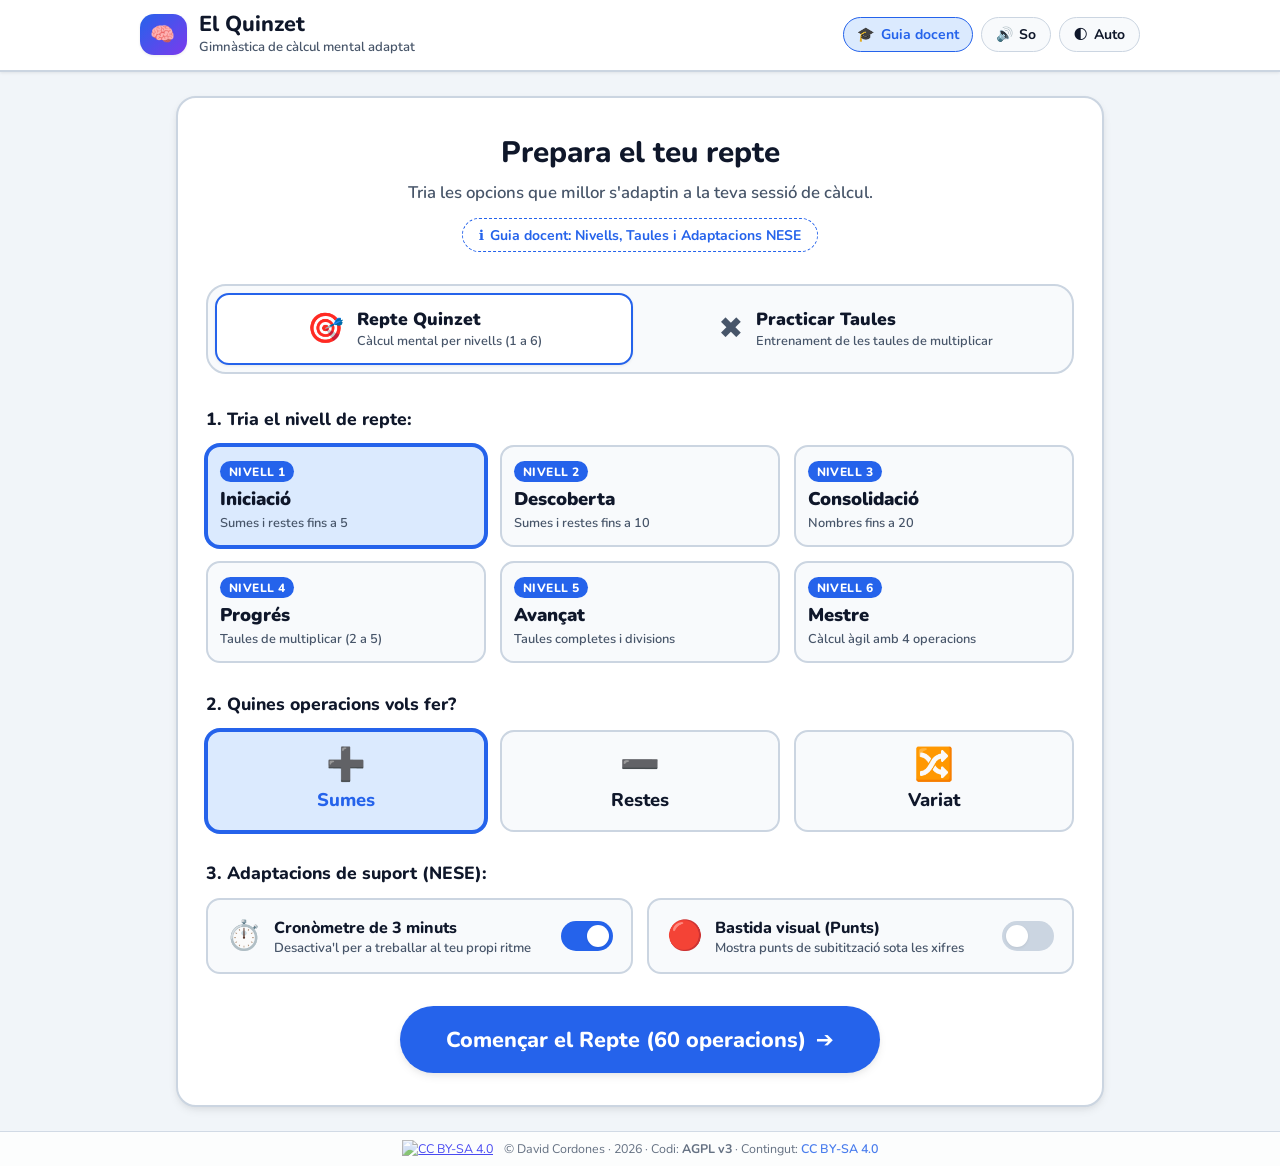
==== commit 8558746c: "sync: actualitzacio automatica des de ELCORDONESPC (2026-11-01 16:53)" ====
--- a/index.html
+++ b/index.html
@@ -3,7 +3,8 @@
 <head>
   <meta charset="UTF-8" />
   <meta name="viewport" content="width=device-width, initial-scale=1.0, maximum-scale=1.0, user-scalable=no" />
-  <title>El Quinzet I5 · Càlcul Mental Adaptat</title>
+  <title>El Quinzet · Càlcul Mental Adaptat</title>
+  <link rel="icon" type="image/svg+xml" href="favicon.svg" />
   <!-- Google Fonts: Nunito per màxima claredat i accessibilitat -->
   <link rel="preconnect" href="https://fonts.googleapis.com">
   <link rel="preconnect" href="https://fonts.gstatic.com" crossorigin>
@@ -52,79 +53,210 @@
           <div class="card-intro-actions">
             <button type="button" id="open-guide-link-btn" class="btn-subtle-guide">
               <span class="guide-icon">ℹ️</span>
-              <span>Característiques dels 6 nivells i operacions</span>
+              <span>Guia docent: Nivells, Taules i Adaptacions NESE</span>
             </button>
           </div>
         </div>
 
-        <!-- 1. Selector de Nivells Progressius (Sense estigmes d'edat) -->
+        <!-- Selector Superior de Modalitat d'Activitat -->
+        <div class="activity-switcher" role="tablist" aria-label="Modalitat d'activitat">
+          <button type="button" class="activity-tab-btn active" data-activity="quinzet" role="tab" aria-selected="true" aria-controls="quinzet-setup-panel">
+            <span class="tab-icon" aria-hidden="true">🎯</span>
+            <div class="tab-text">
+              <span class="tab-title">Repte Quinzet</span>
+              <span class="tab-subtitle">Càlcul mental per nivells (1 a 6)</span>
+            </div>
+          </button>
+          <button type="button" class="activity-tab-btn" data-activity="tables" role="tab" aria-selected="false" aria-controls="tables-setup-panel">
+            <span class="tab-icon" aria-hidden="true">✖️</span>
+            <div class="tab-text">
+              <span class="tab-title">Practicar Taules</span>
+              <span class="tab-subtitle">Entrenament de les taules de multiplicar</span>
+            </div>
+          </button>
+        </div>
+
+        <!-- PANELL A: CONFIGURACIÓ REPTE QUINZET (NIVELLS 1 A 6) -->
+        <div id="quinzet-setup-panel" class="activity-setup-panel">
+          <!-- 1. Selector de Nivells Progressius (Sense estigmes d'edat) -->
+          <div class="form-group">
+            <label class="group-label">1. Tria el nivell de repte:</label>
+            <div class="levels-grid" role="radiogroup" aria-label="Nivell de càlcul">
+              <button type="button" class="level-card-btn active" data-level="1" role="radio" aria-checked="true">
+                <span class="level-tag">Nivell 1</span>
+                <span class="level-name">Iniciació</span>
+                <span class="level-scope">Sumes i restes fins a 5</span>
+              </button>
+              <button type="button" class="level-card-btn" data-level="2" role="radio" aria-checked="false">
+                <span class="level-tag">Nivell 2</span>
+                <span class="level-name">Descoberta</span>
+                <span class="level-scope">Sumes i restes fins a 10</span>
+              </button>
+              <button type="button" class="level-card-btn" data-level="3" role="radio" aria-checked="false">
+                <span class="level-tag">Nivell 3</span>
+                <span class="level-name">Consolidació</span>
+                <span class="level-scope">Nombres fins a 20</span>
+              </button>
+              <button type="button" class="level-card-btn" data-level="4" role="radio" aria-checked="false">
+                <span class="level-tag">Nivell 4</span>
+                <span class="level-name">Progrés</span>
+                <span class="level-scope">Taules de multiplicar (2 a 5)</span>
+              </button>
+              <button type="button" class="level-card-btn" data-level="5" role="radio" aria-checked="false">
+                <span class="level-tag">Nivell 5</span>
+                <span class="level-name">Avançat</span>
+                <span class="level-scope">Taules completes i divisions</span>
+              </button>
+              <button type="button" class="level-card-btn" data-level="6" role="radio" aria-checked="false">
+                <span class="level-tag">Nivell 6</span>
+                <span class="level-name">Mestre</span>
+                <span class="level-scope">Càlcul àgil amb 4 operacions</span>
+              </button>
+            </div>
+          </div>
+
+          <!-- 2. Modalitat d'operacions dinàmica segons el nivell -->
+          <div class="form-group">
+            <label class="group-label">2. Quines operacions vols fer?</label>
+            <div id="operation-modes-container" class="button-selector-grid" role="radiogroup" aria-label="Tipus d'operació">
+              <!-- Es renderitza o actualitza per JS segons el nivell -->
+              <button type="button" class="mode-btn active" data-mode="sumes" role="radio" aria-checked="true">
+                <span class="mode-symbol">➕</span>
+                <span class="mode-text">Sumes</span>
+              </button>
+              <button type="button" class="mode-btn" data-mode="restes" role="radio" aria-checked="false">
+                <span class="mode-symbol">➖</span>
+                <span class="mode-text">Restes</span>
+              </button>
+              <button type="button" class="mode-btn" data-mode="mult" role="radio" aria-checked="false" style="display: none;">
+                <span class="mode-symbol">✖️</span>
+                <span class="mode-text">Multiplicacions</span>
+              </button>
+              <button type="button" class="mode-btn" data-mode="div" role="radio" aria-checked="false" style="display: none;">
+                <span class="mode-symbol">➗</span>
+                <span class="mode-text">Divisions</span>
+              </button>
+              <button type="button" class="mode-btn" data-mode="variat" role="radio" aria-checked="false">
+                <span class="mode-symbol">🔀</span>
+                <span class="mode-text">Variat</span>
+              </button>
+            </div>
+          </div>
+        </div>
+
+        <!-- PANELL B: CONFIGURACIÓ PRÀCTICA DE TAULES DE MULTIPLICAR -->
+        <div id="tables-setup-panel" class="activity-setup-panel hidden">
+          <!-- 1. Selecció d'una o múltiples taules -->
+          <div class="form-group">
+            <div class="group-label-row">
+              <label class="group-label">1. Tria una o més taules de multiplicar:</label>
+              <span id="selected-tables-summary" class="selection-pill-hint">1 taula seleccionada</span>
+            </div>
+
+            <!-- Dreceres pedagògiques per famílies de taules -->
+            <div class="tables-presets-bar" aria-label="Selecció ràpida per famílies de taules">
+              <span class="presets-label">Famílies:</span>
+              <button type="button" class="preset-chip" data-tables="2,5,10">🌱 Inicials (2, 5, 10)</button>
+              <button type="button" class="preset-chip" data-tables="2,4,8">⚡ Dobles (2, 4, 8)</button>
+              <button type="button" class="preset-chip" data-tables="3,6,9">🔺 Grup del 3 (3, 6, 9)</button>
+              <button type="button" class="preset-chip" data-tables="7,8,9">🔥 Reptes (7, 8, 9)</button>
+              <button type="button" class="preset-chip" data-tables="1,2,3,4,5,6,7,8,9,10">🌟 Totes (1 a 10)</button>
+            </div>
+
+            <!-- Graella de botons de l'1 al 10 -->
+            <div class="tables-selector-grid" role="group" aria-label="Taules de l'1 al 10">
+              <button type="button" class="table-num-btn" data-table="1" aria-pressed="false">
+                <span class="table-badge">×1</span>
+                <span class="table-label">Taula de l'1</span>
+              </button>
+              <button type="button" class="table-num-btn active" data-table="2" aria-pressed="true">
+                <span class="table-badge">×2</span>
+                <span class="table-label">Taula del 2</span>
+              </button>
+              <button type="button" class="table-num-btn" data-table="3" aria-pressed="false">
+                <span class="table-badge">×3</span>
+                <span class="table-label">Taula del 3</span>
+              </button>
+              <button type="button" class="table-num-btn" data-table="4" aria-pressed="false">
+                <span class="table-badge">×4</span>
+                <span class="table-label">Taula del 4</span>
+              </button>
+              <button type="button" class="table-num-btn" data-table="5" aria-pressed="false">
+                <span class="table-badge">×5</span>
+                <span class="table-label">Taula del 5</span>
+              </button>
+              <button type="button" class="table-num-btn" data-table="6" aria-pressed="false">
+                <span class="table-badge">×6</span>
+                <span class="table-label">Taula del 6</span>
+              </button>
+              <button type="button" class="table-num-btn" data-table="7" aria-pressed="false">
+                <span class="table-badge">×7</span>
+                <span class="table-label">Taula del 7</span>
+              </button>
+              <button type="button" class="table-num-btn" data-table="8" aria-pressed="false">
+                <span class="table-badge">×8</span>
+                <span class="table-label">Taula del 8</span>
+              </button>
+              <button type="button" class="table-num-btn" data-table="9" aria-pressed="false">
+                <span class="table-badge">×9</span>
+                <span class="table-label">Taula del 9</span>
+              </button>
+              <button type="button" class="table-num-btn" data-table="10" aria-pressed="false">
+                <span class="table-badge">×10</span>
+                <span class="table-label">Taula del 10</span>
+              </button>
+            </div>
+          </div>
+
+          <!-- 2. Modalitat de pràctica de les taules -->
+          <div class="form-group">
+            <label class="group-label">2. Com vols practicar les taules?</label>
+            <div class="button-selector-grid" role="radiogroup" aria-label="Modalitat de pràctica de taules">
+              <button type="button" class="tables-mode-btn mode-btn active" data-tmode="random" role="radio" aria-checked="true">
+                <span class="mode-symbol">🔀</span>
+                <span class="mode-text">Aleatori</span>
+                <span class="mode-subtext">Ordre barrejat per automatitzar</span>
+              </button>
+              <button type="button" class="tables-mode-btn mode-btn" data-tmode="ordered" role="radio" aria-checked="false">
+                <span class="mode-symbol">📶</span>
+                <span class="mode-text">Ordenat (1 a 10)</span>
+                <span class="mode-subtext">Seqüència pas a pas</span>
+              </button>
+              <button type="button" class="tables-mode-btn mode-btn" data-tmode="missing" role="radio" aria-checked="false">
+                <span class="mode-symbol">❓</span>
+                <span class="mode-text">Factor ocult</span>
+                <span class="mode-subtext">Reversibilitat (ex: 4 × ? = 20)</span>
+              </button>
+            </div>
+          </div>
+
+          <!-- 2b. Selector de quantitat d'operacions -->
+          <div class="form-group">
+            <label class="group-label">3. Quantitat d'operacions de la sessió:</label>
+            <div class="ops-count-grid" role="radiogroup" aria-label="Quantitat d'operacions">
+              <button type="button" class="ops-count-btn" data-count="10" role="radio" aria-checked="false">
+                <span class="count-num">10</span>
+                <span class="count-desc">1 volta ràpida</span>
+              </button>
+              <button type="button" class="ops-count-btn active" data-count="20" role="radio" aria-checked="true">
+                <span class="count-num">20</span>
+                <span class="count-desc">Entrenament curt</span>
+              </button>
+              <button type="button" class="ops-count-btn" data-count="30" role="radio" aria-checked="false">
+                <span class="count-num">30</span>
+                <span class="count-desc">Sessió mitjana</span>
+              </button>
+              <button type="button" class="ops-count-btn" data-count="60" role="radio" aria-checked="false">
+                <span class="count-num">60</span>
+                <span class="count-desc">Repte Quinzet</span>
+              </button>
+            </div>
+          </div>
+        </div>
+
+        <!-- Adaptacions de suport (Cronòmetre i Bastida visual) -->
         <div class="form-group">
-          <label class="group-label">1. Tria el nivell de repte:</label>
-          <div class="levels-grid" role="radiogroup" aria-label="Nivell de càlcul">
-            <button type="button" class="level-card-btn active" data-level="1" role="radio" aria-checked="true">
-              <span class="level-tag">Nivell 1</span>
-              <span class="level-name">Iniciació</span>
-              <span class="level-scope">Sumes i restes fins a 5</span>
-            </button>
-            <button type="button" class="level-card-btn" data-level="2" role="radio" aria-checked="false">
-              <span class="level-tag">Nivell 2</span>
-              <span class="level-name">Descoberta</span>
-              <span class="level-scope">Sumes i restes fins a 10</span>
-            </button>
-            <button type="button" class="level-card-btn" data-level="3" role="radio" aria-checked="false">
-              <span class="level-tag">Nivell 3</span>
-              <span class="level-name">Consolidació</span>
-              <span class="level-scope">Nombres fins a 20</span>
-            </button>
-            <button type="button" class="level-card-btn" data-level="4" role="radio" aria-checked="false">
-              <span class="level-tag">Nivell 4</span>
-              <span class="level-name">Progrés</span>
-              <span class="level-scope">Taules de multiplicar (2 a 5)</span>
-            </button>
-            <button type="button" class="level-card-btn" data-level="5" role="radio" aria-checked="false">
-              <span class="level-tag">Nivell 5</span>
-              <span class="level-name">Avançat</span>
-              <span class="level-scope">Taules completes i divisions</span>
-            </button>
-            <button type="button" class="level-card-btn" data-level="6" role="radio" aria-checked="false">
-              <span class="level-tag">Nivell 6</span>
-              <span class="level-name">Mestre</span>
-              <span class="level-scope">Càlcul àgil amb 4 operacions</span>
-            </button>
-          </div>
-        </div>
-
-        <!-- 2. Modalitat d'operacions dinàmica segons el nivell -->
-        <div class="form-group">
-          <label class="group-label">2. Quines operacions vols fer?</label>
-          <div id="operation-modes-container" class="button-selector-grid" role="radiogroup" aria-label="Tipus d'operació">
-            <!-- Es renderitza o actualitza per JS segons el nivell -->
-            <button type="button" class="mode-btn active" data-mode="sumes" role="radio" aria-checked="true">
-              <span class="mode-symbol">➕</span>
-              <span class="mode-text">Sumes</span>
-            </button>
-            <button type="button" class="mode-btn" data-mode="restes" role="radio" aria-checked="false">
-              <span class="mode-symbol">➖</span>
-              <span class="mode-text">Restes</span>
-            </button>
-            <button type="button" class="mode-btn" data-mode="mult" role="radio" aria-checked="false" style="display: none;">
-              <span class="mode-symbol">✖️</span>
-              <span class="mode-text">Multiplicacions</span>
-            </button>
-            <button type="button" class="mode-btn" data-mode="div" role="radio" aria-checked="false" style="display: none;">
-              <span class="mode-symbol">➗</span>
-              <span class="mode-text">Divisions</span>
-            </button>
-            <button type="button" class="mode-btn" data-mode="variat" role="radio" aria-checked="false">
-              <span class="mode-symbol">🔀</span>
-              <span class="mode-text">Variat</span>
-            </button>
-          </div>
-        </div>
-
-        <!-- 3. Adaptacions de suport (Cronòmetre i Bastida visual) -->
-        <div class="form-group">
-          <label class="group-label">3. Adaptacions de suport (NESE):</label>
+          <label id="nese-group-label" class="group-label">3. Adaptacions de suport (NESE):</label>
           <div class="switches-grid">
             <!-- Switch Cronòmetre -->
             <label class="switch-card" for="timer-toggle">
@@ -144,10 +276,10 @@
             <!-- Switch Bastida visual -->
             <label class="switch-card" for="scaffold-toggle">
               <div class="switch-info">
-                <span class="switch-icon">🔴</span>
+                <span id="scaffold-icon" class="switch-icon">🔴</span>
                 <div>
-                  <span class="switch-title">Bastida visual (Punts)</span>
-                  <span class="switch-desc">Mostra punts de subitització sota les xifres</span>
+                  <span id="scaffold-title" class="switch-title">Bastida visual (Punts)</span>
+                  <span id="scaffold-desc" class="switch-desc">Mostra punts de subitització sota les xifres</span>
                 </div>
               </div>
               <div class="switch-control">
@@ -161,7 +293,7 @@
         <!-- Botó d'inici -->
         <div class="action-footer">
           <button id="start-quiz-btn" class="btn btn-primary btn-huge" type="button">
-            <span>Començar el Repte (60 operacions)</span>
+            <span id="start-btn-label">Començar el Repte (60 operacions)</span>
             <span class="btn-arrow">➔</span>
           </button>
         </div>
@@ -182,7 +314,7 @@
             <span class="pill-icon">📝</span>
             <span class="pill-label">Op:</span>
             <strong id="current-op-index">1</strong>
-            <span class="pill-total">/ 60</span>
+            <span id="total-op-count" class="pill-total">/ 60</span>
           </div>
 
           <!-- Cronòmetre (visualitzat si està actiu) -->
@@ -233,11 +365,14 @@
               <span class="math-equal">=</span>
             </div>
 
-            <!-- Interrogant -->
+            <!-- Interrogant o Resultat (en mode Factor Ocult) -->
             <div class="number-block mystery-block">
-              <span class="mystery-box">?</span>
-            </div>
-          </div>
+              <span id="result-box" class="mystery-box">?</span>
+            </div>
+          </div>
+
+          <!-- Bastida Visual Matricial (Agrupaments files × columnes per a Taules de Multiplicar) -->
+          <div id="matrix-scaffold-container" class="matrix-scaffold hidden" aria-hidden="true"></div>
         </div>
 
         <!-- Àrea de selecció de les 3 respostes -->
@@ -457,6 +592,42 @@
             </div>
           </div>
         </section>
+
+        <!-- Secció 3: Nou Mode Practicar Taules de Multiplicar -->
+        <section class="guide-section">
+          <h3 class="guide-section-title">✖️ Mode Específic: «Practicar Taules de Multiplicar»</h3>
+          <p class="guide-section-desc">
+            Dissenyat per a l'entrenament progressiu i sense bloqueig cognitiu de les taules de l'1 al 10, tant en fase de construcció com d'automatització.
+          </p>
+          <div class="guide-cards-grid">
+            <div class="guide-info-card">
+              <h4>1. Aïllament o Famílies de Taules</h4>
+              <p>
+                Es pot seleccionar <strong>una única taula</strong> o combinar-ne diverses amb un clic mitjançant les dreceres didàctiques: <em>Inicials (2, 5, 10)</em>, <em>Dobles (2, 4, 8)</em>, <em>Grup del 3 (3, 6, 9)</em> o <em>Reptes (7, 8, 9)</em>.
+              </p>
+            </div>
+            <div class="guide-info-card">
+              <h4>2. Tres Modalitats de Progressió</h4>
+              <p>
+                • <strong>Ordenat (1 a 10):</strong> Per construir l'escala i el comptatge per salts.<br>
+                • <strong>Aleatori:</strong> Per automatitzar la recuperació directa en memòria.<br>
+                • <strong>Factor ocult (<em>4 × ? = 20</em>):</strong> Treballa la reversibilitat i prepara el camí cap a la divisió exacta.
+              </p>
+            </div>
+            <div class="guide-info-card">
+              <h4>3. Bastida Visual en Matriu (Files × Columnes)</h4>
+              <p>
+                En activar la <em>Bastida visual</em> dins del mode Taules, es mostra sota l'operació una <strong>matriu d'agrupaments</strong> (<em>a</em> files de <em>b</em> punts) perquè l'alumne comprengui visualment el sentit geomètric del producte.
+              </p>
+            </div>
+            <div class="guide-info-card">
+              <h4>4. Dosificació de la Sessió (10, 20, 30 o 60)</h4>
+              <p>
+                Permet ajustar la llargada de l'exercici segons la capacitat d'atenció sostinguda de l'alumne: des d'<strong>1 volta ràpida (10 operacions)</strong> fins al repte complet de <strong>60 operacions</strong>.
+              </p>
+            </div>
+          </div>
+        </section>
       </div>
 
       <div class="modal-footer">
--- a/style.css
+++ b/style.css
@@ -290,6 +290,307 @@
   margin-bottom: 0.75rem;
 }
 
+.group-label-row {
+  display: flex;
+  justify-content: space-between;
+  align-items: center;
+  flex-wrap: wrap;
+  gap: 0.5rem;
+  margin-bottom: 0.75rem;
+}
+
+.group-label-row .group-label {
+  margin-bottom: 0;
+}
+
+.selection-pill-hint {
+  font-size: 0.82rem;
+  font-weight: 800;
+  background-color: var(--primary-light);
+  color: var(--primary);
+  border: 1.5px solid var(--primary);
+  padding: 0.2rem 0.7rem;
+  border-radius: var(--radius-pill);
+}
+
+[data-theme="dark"] .selection-pill-hint {
+  background-color: #1e3a8a;
+  color: #93c5fd;
+  border-color: #60a5fa;
+}
+
+/* ==========================================================================
+   SELECTOR DE MODALITAT D'ACTIVITAT (PESTANYES REPTE QUINZET vs TAULES)
+   ========================================================================== */
+.activity-switcher {
+  display: grid;
+  grid-template-columns: repeat(2, 1fr);
+  gap: 0.85rem;
+  margin-bottom: 2rem;
+  padding: 0.45rem;
+  background-color: var(--bg-card-subtle);
+  border: 2px solid var(--border-color);
+  border-radius: var(--radius-lg);
+}
+
+.activity-tab-btn {
+  background-color: transparent;
+  border: 2px solid transparent;
+  border-radius: var(--radius-md);
+  padding: 0.85rem 1rem;
+  font-family: inherit;
+  color: var(--text-muted);
+  cursor: pointer;
+  display: flex;
+  align-items: center;
+  justify-content: center;
+  gap: 0.8rem;
+  text-align: left;
+  transition: all var(--transition-fast);
+}
+
+.activity-tab-btn:hover {
+  color: var(--text-main);
+  background-color: var(--bg-card);
+}
+
+.activity-tab-btn.active {
+  background-color: var(--bg-card);
+  border-color: var(--primary);
+  color: var(--text-main);
+  box-shadow: var(--shadow-sm);
+}
+
+[data-theme="dark"] .activity-tab-btn.active {
+  background-color: #1e3a8a;
+  border-color: #60a5fa;
+  color: #ffffff;
+}
+
+.tab-icon {
+  font-size: 1.85rem;
+  line-height: 1;
+  flex-shrink: 0;
+}
+
+.tab-text {
+  display: flex;
+  flex-direction: column;
+  gap: 0.1rem;
+}
+
+.tab-title {
+  font-size: 1.1rem;
+  font-weight: 900;
+  color: var(--text-main);
+  line-height: 1.2;
+}
+
+.tab-subtitle {
+  font-size: 0.8rem;
+  font-weight: 600;
+  color: var(--text-muted);
+}
+
+[data-theme="dark"] .activity-tab-btn.active .tab-title {
+  color: #ffffff;
+}
+
+[data-theme="dark"] .activity-tab-btn.active .tab-subtitle {
+  color: #cbd5e1;
+}
+
+.activity-setup-panel {
+  animation: fadeIn 0.2s ease-out;
+}
+
+.activity-setup-panel.hidden {
+  display: none;
+}
+
+/* ==========================================================================
+   CONFIGURADOR ESPECÍFIC DE TAULES DE MULTIPLICAR
+   ========================================================================== */
+.tables-presets-bar {
+  display: flex;
+  align-items: center;
+  flex-wrap: wrap;
+  gap: 0.45rem;
+  margin-bottom: 0.9rem;
+}
+
+.presets-label {
+  font-size: 0.85rem;
+  font-weight: 800;
+  color: var(--text-muted);
+  margin-right: 0.2rem;
+}
+
+.preset-chip {
+  background-color: var(--bg-card-subtle);
+  border: 1.5px solid var(--border-color);
+  border-radius: var(--radius-pill);
+  padding: 0.35rem 0.75rem;
+  font-family: inherit;
+  font-size: 0.82rem;
+  font-weight: 800;
+  color: var(--text-main);
+  cursor: pointer;
+  transition: all var(--transition-fast);
+}
+
+.preset-chip:hover {
+  border-color: var(--primary);
+  background-color: var(--primary-light);
+  color: var(--primary);
+  transform: translateY(-1px);
+}
+
+.preset-chip.active {
+  background-color: var(--primary);
+  border-color: var(--primary);
+  color: var(--primary-contrast);
+}
+
+[data-theme="dark"] .preset-chip.active {
+  background-color: #2563eb;
+  border-color: #60a5fa;
+  color: #ffffff;
+}
+
+.tables-selector-grid {
+  display: grid;
+  grid-template-columns: repeat(5, 1fr);
+  gap: 0.75rem;
+}
+
+.table-num-btn {
+  background-color: var(--bg-card-subtle);
+  border: 2.5px solid var(--border-color);
+  border-radius: var(--radius-md);
+  padding: 0.75rem 0.5rem;
+  font-family: inherit;
+  color: var(--text-main);
+  cursor: pointer;
+  display: flex;
+  flex-direction: column;
+  align-items: center;
+  justify-content: center;
+  gap: 0.25rem;
+  transition: all var(--transition-fast);
+}
+
+.table-num-btn:hover {
+  border-color: var(--primary);
+  transform: translateY(-2px);
+  box-shadow: var(--shadow-sm);
+}
+
+.table-num-btn.active {
+  background-color: var(--primary-light);
+  border-color: var(--primary);
+  box-shadow: 0 0 0 2px var(--primary);
+}
+
+[data-theme="dark"] .table-num-btn.active {
+  background-color: #1e3a8a;
+  border-color: #60a5fa;
+  box-shadow: 0 0 0 2px #60a5fa;
+}
+
+.table-badge {
+  font-size: 1.5rem;
+  font-weight: 900;
+  color: var(--primary);
+  line-height: 1.1;
+}
+
+[data-theme="dark"] .table-num-btn.active .table-badge {
+  color: #93c5fd;
+}
+
+.table-label {
+  font-size: 0.78rem;
+  font-weight: 700;
+  color: var(--text-muted);
+}
+
+[data-theme="dark"] .table-num-btn.active .table-label {
+  color: #e2e8f0;
+}
+
+.mode-subtext {
+  font-size: 0.78rem;
+  font-weight: 600;
+  color: var(--text-muted);
+  line-height: 1.2;
+}
+
+[data-theme="dark"] .mode-btn.active .mode-subtext {
+  color: #cbd5e1;
+}
+
+/* Selector de quantitat d'operacions (10, 20, 30, 60) */
+.ops-count-grid {
+  display: grid;
+  grid-template-columns: repeat(4, 1fr);
+  gap: 0.75rem;
+}
+
+.ops-count-btn {
+  background-color: var(--bg-card-subtle);
+  border: 2.5px solid var(--border-color);
+  border-radius: var(--radius-md);
+  padding: 0.75rem 0.5rem;
+  font-family: inherit;
+  color: var(--text-main);
+  cursor: pointer;
+  display: flex;
+  flex-direction: column;
+  align-items: center;
+  justify-content: center;
+  gap: 0.15rem;
+  transition: all var(--transition-fast);
+}
+
+.ops-count-btn:hover {
+  border-color: var(--primary);
+  transform: translateY(-2px);
+}
+
+.ops-count-btn.active {
+  background-color: var(--primary-light);
+  border-color: var(--primary);
+  box-shadow: 0 0 0 2px var(--primary);
+}
+
+[data-theme="dark"] .ops-count-btn.active {
+  background-color: #1e3a8a;
+  border-color: #60a5fa;
+  box-shadow: 0 0 0 2px #60a5fa;
+}
+
+.count-num {
+  font-size: 1.45rem;
+  font-weight: 900;
+  color: var(--primary);
+  line-height: 1.1;
+}
+
+[data-theme="dark"] .ops-count-btn.active .count-num {
+  color: #93c5fd;
+}
+
+.count-desc {
+  font-size: 0.76rem;
+  font-weight: 700;
+  color: var(--text-muted);
+}
+
+[data-theme="dark"] .ops-count-btn.active .count-desc {
+  color: #e2e8f0;
+}
+
 /* Graella de 6 Nivells progressius */
 .levels-grid {
   display: grid;
@@ -916,6 +1217,87 @@
   border-color: #94a3b8;
 }
 
+/* Bastida visual matricial per a Taules de Multiplicar (Files × Columnes) */
+.matrix-scaffold {
+  margin-top: 1.5rem;
+  padding: 0.9rem 1.15rem;
+  background-color: var(--bg-card-subtle);
+  border: 2px dashed var(--border-color);
+  border-radius: var(--radius-md);
+  display: flex;
+  flex-direction: column;
+  align-items: center;
+  gap: 0.65rem;
+  animation: fadeIn 0.2s ease-out;
+}
+
+.matrix-scaffold.hidden {
+  display: none;
+}
+
+.matrix-caption {
+  font-size: 0.88rem;
+  font-weight: 800;
+  color: var(--text-muted);
+  background-color: var(--bg-card);
+  border: 1.5px solid var(--border-color);
+  padding: 0.2rem 0.75rem;
+  border-radius: var(--radius-pill);
+}
+
+.matrix-grid {
+  display: flex;
+  flex-direction: column;
+  align-items: center;
+  gap: 6px;
+}
+
+.matrix-row {
+  display: inline-flex;
+  align-items: center;
+  gap: 7px;
+  padding: 4px 10px;
+  background-color: var(--bg-card);
+  border: 1.5px solid var(--border-color);
+  border-radius: var(--radius-pill);
+}
+
+.matrix-row:nth-child(even) {
+  background-color: var(--primary-light);
+  border-color: var(--primary);
+}
+
+[data-theme="dark"] .matrix-row:nth-child(even) {
+  background-color: rgba(37, 99, 235, 0.22);
+  border-color: #60a5fa;
+}
+
+.matrix-row-index {
+  font-size: 0.72rem;
+  font-weight: 900;
+  color: var(--text-muted);
+  min-width: 18px;
+  text-align: right;
+  margin-right: 2px;
+}
+
+.matrix-dot {
+  width: 13px;
+  height: 13px;
+  border-radius: 50%;
+  background-color: var(--dot-color);
+  box-shadow: 0 1px 2px rgba(0, 0, 0, 0.2);
+  flex-shrink: 0;
+}
+
+.matrix-row:nth-child(even) .matrix-dot {
+  background-color: #4f46e5;
+}
+
+[data-theme="dark"] .matrix-row:nth-child(even) .matrix-dot {
+  background-color: #93c5fd;
+}
+
 /* Àrea d'opcions de resposta */
 .answers-container {
   text-align: center;
@@ -1295,6 +1677,9 @@
   .levels-grid {
     grid-template-columns: repeat(2, 1fr);
   }
+  .tables-selector-grid {
+    grid-template-columns: repeat(5, 1fr);
+  }
 }
 
 @media (max-width: 640px) {
@@ -1306,9 +1691,21 @@
   .header-controls {
     align-self: flex-end;
   }
+
+  .activity-switcher {
+    grid-template-columns: 1fr;
+  }
   
   .levels-grid {
     grid-template-columns: 1fr;
+  }
+
+  .tables-selector-grid {
+    grid-template-columns: repeat(2, 1fr);
+  }
+
+  .ops-count-grid {
+    grid-template-columns: repeat(2, 1fr);
   }
   
   .button-selector-grid {
